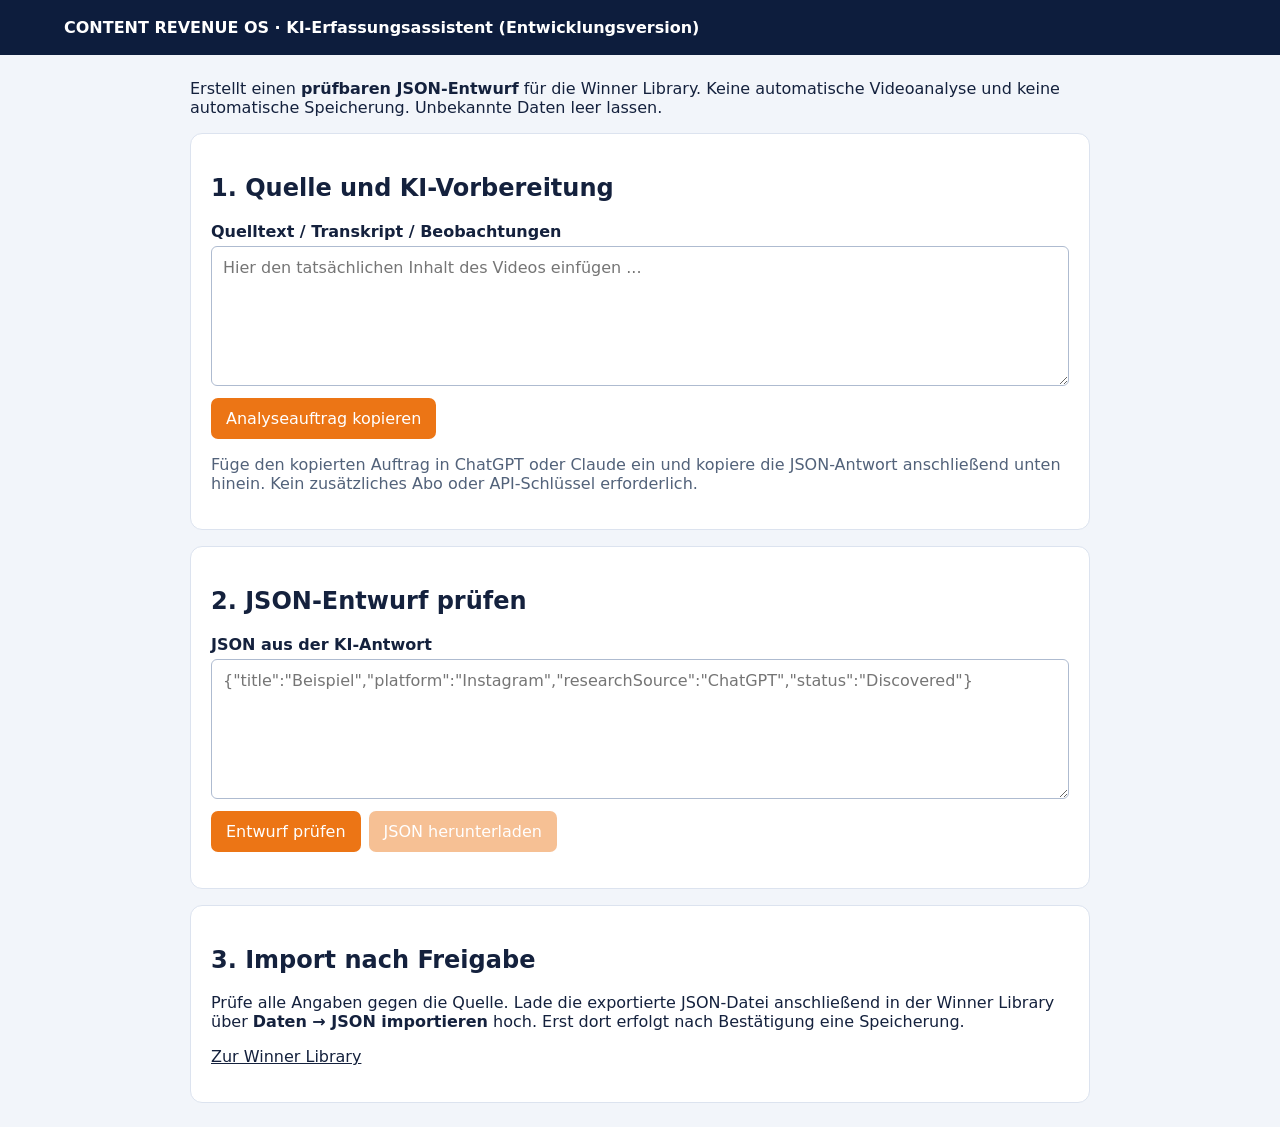
==== public/assistant.html @ c1017ad3 "feat: add isolated KI capture assistant preview and JSON export" ====
<!doctype html>
<html lang="de"><head><meta charset="utf-8"><meta name="viewport" content="width=device-width,initial-scale=1">
<title>KI-Erfassungsassistent – Vorschau</title>
<style>
body{font:16px system-ui,Arial,sans-serif;background:#f2f5fa;color:#14213d;margin:0}
header{background:#0d1d3d;color:white;padding:18px 5%}main{max-width:900px;margin:24px auto;padding:0 16px}
section{background:white;border:1px solid #dce3ef;border-radius:12px;padding:20px;margin:16px 0}
label{display:block;font-weight:650;margin:12px 0 5px}textarea,input{width:100%;box-sizing:border-box;padding:11px;border:1px solid #aebbd0;border-radius:6px;font:inherit}textarea{min-height:140px}
button{background:#ec7515;color:white;border:0;border-radius:7px;padding:11px 15px;font:inherit;cursor:pointer;margin:8px 8px 0 0}
button.secondary{background:#24385d}button:disabled{opacity:.45;cursor:not-allowed}
pre{white-space:pre-wrap;overflow-wrap:anywhere;background:#f4f6fa;padding:15px;border-radius:8px}
small,.hint{color:#52627a}.error{color:#a32020}.ok{color:#176039}a{color:inherit}
</style></head><body>
<header><strong>CONTENT REVENUE OS · KI-Erfassungsassistent (Entwicklungsversion)</strong></header>
<main><p>Erstellt einen <strong>prüfbaren JSON-Entwurf</strong> für die Winner Library. Keine automatische Videoanalyse und keine automatische Speicherung. Unbekannte Daten leer lassen.</p>
<section><h2>1. Quelle und KI-Vorbereitung</h2>
<label for="source">Quelltext / Transkript / Beobachtungen</label><textarea id="source" placeholder="Hier den tatsächlichen Inhalt des Videos einfügen ..."></textarea>
<button id="prompt" type="button">Analyseauftrag kopieren</button>
<p class="hint">Füge den kopierten Auftrag in ChatGPT oder Claude ein und kopiere die JSON-Antwort anschließend unten hinein. Kein zusätzliches Abo oder API-Schlüssel erforderlich.</p></section>
<section><h2>2. JSON-Entwurf prüfen</h2>
<label for="json">JSON aus der KI-Antwort</label><textarea id="json" spellcheck="false" placeholder='{"title":"Beispiel","platform":"Instagram","researchSource":"ChatGPT","status":"Discovered"}'></textarea>
<button id="check" type="button">Entwurf prüfen</button><button id="export" type="button" disabled>JSON herunterladen</button>
<p id="result" aria-live="polite"></p><pre id="preview" hidden></pre></section>
<section><h2>3. Import nach Freigabe</h2><p>Prüfe alle Angaben gegen die Quelle. Lade die exportierte JSON-Datei anschließend in der Winner Library über <strong>Daten → JSON importieren</strong> hoch. Erst dort erfolgt nach Bestätigung eine Speicherung.</p><p><a href="/">Zur Winner Library</a></p></section></main>
<script>
'use strict';
let schema=null, approved=null;
const $=id=>document.getElementById(id);
const result=$('result');
const invalidate=()=>{$('export').disabled=true;approved=null;$('preview').hidden=true};
$('json').addEventListener('input',invalidate);
async function loadSchema(){
 if(schema)return schema;
 const response=await fetch('/api/schema');
 if(!response.ok)throw Error('Schema konnte nicht geladen werden. Starte die Winner Library.');
 schema=await response.json();return schema;
}
$('prompt').addEventListener('click',async()=>{
 try{
 const s=await loadSchema();
 const allowed=s.fields.filter(f=>f.type!=='computed').map(f=>f.key+(f.options?' (Optionen: '+f.options.join(', ')+')':'')).join('\n');
 const prompt='Analysiere ausschließlich den folgenden Quelltext für meine Winner Library. Antworte mit genau einem JSON-Objekt ohne Markdown. Nutze nur belegte Informationen; erfinde keine Aufrufe, Follower, Verkäufe, Preise, Bewertungen oder URLs. Unbekannte Felder weglassen. Pflicht: title. Setze researchSource auf ChatGPT (bei ChatGPT) bzw. Claude Research (bei Claude), status auf Discovered. Verwende ausschließlich diese Feldnamen und bei Auswahlfeldern ausschließlich die angegebenen Optionen:\n'+allowed+'\n\nQUELLTEXT:\n'+$('source').value;
 if(!$('source').value.trim())throw Error('Bitte zuerst einen Quelltext eingeben.');
 await navigator.clipboard.writeText(prompt);result.className='ok';result.textContent='Analyseauftrag kopiert.';
 }catch(e){result.className='error';result.textContent=e.message;}
});
$('check').addEventListener('click',async()=>{
 invalidate();
 try{
 const s=await loadSchema();
 let data=JSON.parse($('json').value.trim());
 if(Array.isArray(data)||!data||typeof data!=='object')throw Error('Ein einzelnes JSON-Objekt erwartet.');
 const byKey=new Map(s.fields.filter(f=>f.type!=='computed').map(f=>[f.key,f]));
 const errors=[],clean={};
 for(const [key,value] of Object.entries(data)){
  const f=byKey.get(key);
  if(!f){errors.push('Unbekanntes Feld: '+key);continue;}
  if(value===null||value==='')continue;
  if(f.options&&!f.options.includes(value)){errors.push(key+': nicht erlaubte Auswahl');continue;}
  if(f.type==='url'&&(!/^https?:\/\//i.test(value)||typeof value!=='string')){errors.push(key+': gültige http(s)-URL erforderlich');continue;}
  if(['score','number','money'].includes(f.type)&&(!Number.isFinite(Number(value))||Number(value)<0||(f.type==='score'&&(Number(value)<1||Number(value)>10||!Number.isInteger(Number(value)))))){errors.push(key+': ungültige Zahl');continue;}
  if(f.type==='date'&&(!/^\d{4}-\d{2}-\d{2}$/.test(value)||Number.isNaN(Date.parse(value)))){errors.push(key+': Datum JJJJ-MM-TT erforderlich');continue;}
  if(!['score','number','money'].includes(f.type)&&typeof value!=='string'){errors.push(key+': Text erwartet');continue;}
  clean[key]=['score','number','money'].includes(f.type)?Number(value):value;
 }
 if(!clean.title||typeof clean.title!=='string'||!clean.title.trim())errors.push('Titel fehlt.');
 if(errors.length)throw Error(errors.join(' | '));
 if(!clean.status)clean.status='Discovered';
 if(!clean.researchSource)clean.researchSource='Manual';
 approved=clean;$('export').disabled=false;$('preview').hidden=false;
 $('preview').textContent=JSON.stringify(clean,null,2);
 result.className='ok';result.textContent='Strukturprüfung bestanden. Inhaltliche Richtigkeit bitte selbst kontrollieren.';
 }catch(e){result.className='error';result.textContent=e.message;}
});
$('export').addEventListener('click',()=>{
 if(!approved)return;
 const blob=new Blob([JSON.stringify([approved],null,2)],{type:'application/json'});
 const url=URL.createObjectURL(blob);const a=document.createElement('a');a.href=url;a.download='winner-entwurf.json';a.click();setTimeout(()=>URL.revokeObjectURL(url),1000);
});
</script></body></html>
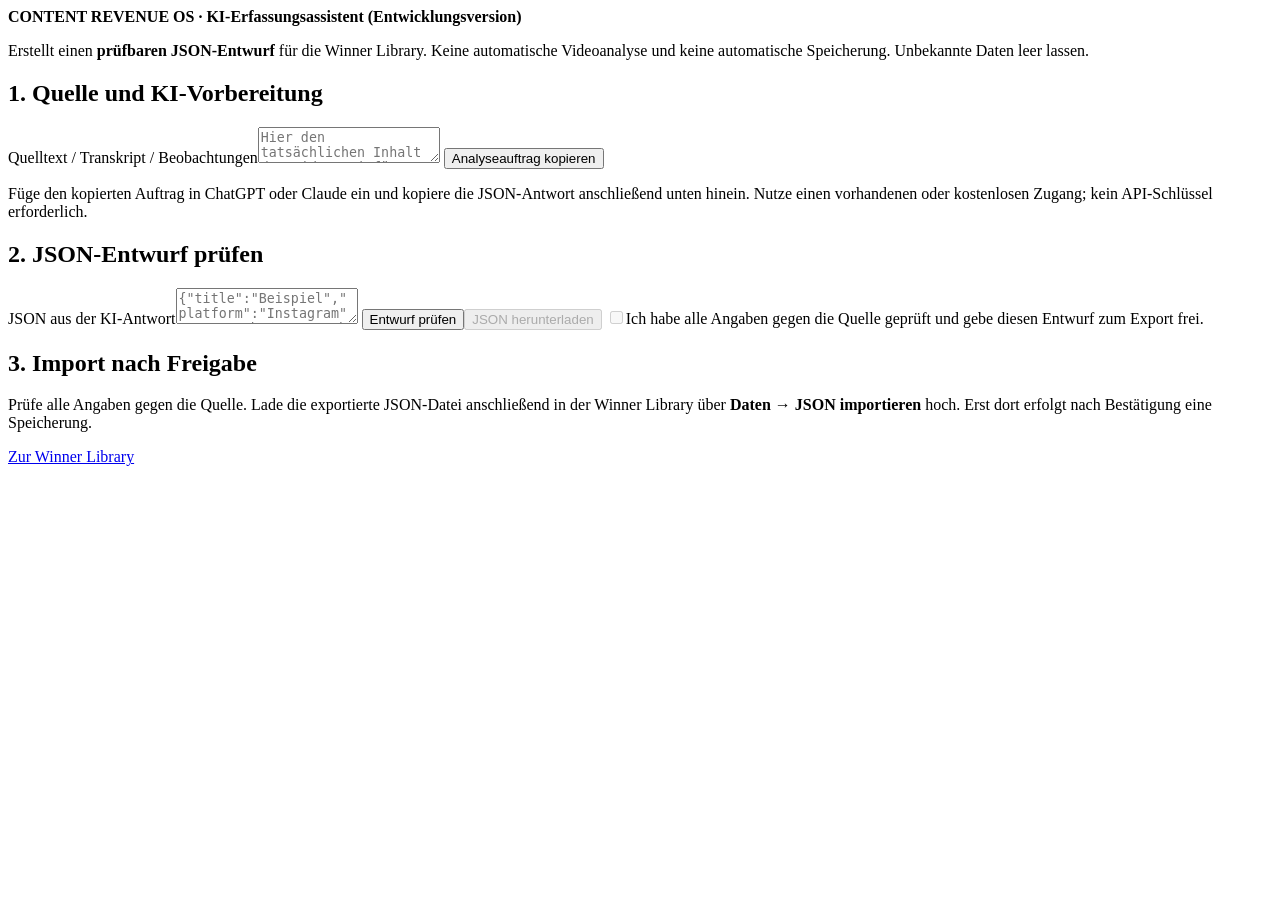
==== commit 5905a2ff: "fix: validate assistant drafts and require explicit import approval" ====
--- a/public/assistant.html
+++ b/public/assistant.html
@@ -1,80 +1,19 @@
 <!doctype html>
 <html lang="de"><head><meta charset="utf-8"><meta name="viewport" content="width=device-width,initial-scale=1">
 <title>KI-Erfassungsassistent – Vorschau</title>
-<style>
-body{font:16px system-ui,Arial,sans-serif;background:#f2f5fa;color:#14213d;margin:0}
-header{background:#0d1d3d;color:white;padding:18px 5%}main{max-width:900px;margin:24px auto;padding:0 16px}
-section{background:white;border:1px solid #dce3ef;border-radius:12px;padding:20px;margin:16px 0}
-label{display:block;font-weight:650;margin:12px 0 5px}textarea,input{width:100%;box-sizing:border-box;padding:11px;border:1px solid #aebbd0;border-radius:6px;font:inherit}textarea{min-height:140px}
-button{background:#ec7515;color:white;border:0;border-radius:7px;padding:11px 15px;font:inherit;cursor:pointer;margin:8px 8px 0 0}
-button.secondary{background:#24385d}button:disabled{opacity:.45;cursor:not-allowed}
-pre{white-space:pre-wrap;overflow-wrap:anywhere;background:#f4f6fa;padding:15px;border-radius:8px}
-small,.hint{color:#52627a}.error{color:#a32020}.ok{color:#176039}a{color:inherit}
-</style></head><body>
+<link rel="stylesheet" href="/assistant.css"></head><body>
 <header><strong>CONTENT REVENUE OS · KI-Erfassungsassistent (Entwicklungsversion)</strong></header>
 <main><p>Erstellt einen <strong>prüfbaren JSON-Entwurf</strong> für die Winner Library. Keine automatische Videoanalyse und keine automatische Speicherung. Unbekannte Daten leer lassen.</p>
 <section><h2>1. Quelle und KI-Vorbereitung</h2>
 <label for="source">Quelltext / Transkript / Beobachtungen</label><textarea id="source" placeholder="Hier den tatsächlichen Inhalt des Videos einfügen ..."></textarea>
 <button id="prompt" type="button">Analyseauftrag kopieren</button>
-<p class="hint">Füge den kopierten Auftrag in ChatGPT oder Claude ein und kopiere die JSON-Antwort anschließend unten hinein. Kein zusätzliches Abo oder API-Schlüssel erforderlich.</p></section>
+<p class="hint">Füge den kopierten Auftrag in ChatGPT oder Claude ein und kopiere die JSON-Antwort anschließend unten hinein. Nutze einen vorhandenen oder kostenlosen Zugang; kein API-Schlüssel erforderlich.</p></section>
 <section><h2>2. JSON-Entwurf prüfen</h2>
 <label for="json">JSON aus der KI-Antwort</label><textarea id="json" spellcheck="false" placeholder='{"title":"Beispiel","platform":"Instagram","researchSource":"ChatGPT","status":"Discovered"}'></textarea>
 <button id="check" type="button">Entwurf prüfen</button><button id="export" type="button" disabled>JSON herunterladen</button>
+<label class="approval"><input id="approval" type="checkbox" disabled>Ich habe alle Angaben gegen die Quelle geprüft und gebe diesen Entwurf zum Export frei.</label>
 <p id="result" aria-live="polite"></p><pre id="preview" hidden></pre></section>
 <section><h2>3. Import nach Freigabe</h2><p>Prüfe alle Angaben gegen die Quelle. Lade die exportierte JSON-Datei anschließend in der Winner Library über <strong>Daten → JSON importieren</strong> hoch. Erst dort erfolgt nach Bestätigung eine Speicherung.</p><p><a href="/">Zur Winner Library</a></p></section></main>
-<script>
-'use strict';
-let schema=null, approved=null;
-const $=id=>document.getElementById(id);
-const result=$('result');
-const invalidate=()=>{$('export').disabled=true;approved=null;$('preview').hidden=true};
-$('json').addEventListener('input',invalidate);
-async function loadSchema(){
- if(schema)return schema;
- const response=await fetch('/api/schema');
- if(!response.ok)throw Error('Schema konnte nicht geladen werden. Starte die Winner Library.');
- schema=await response.json();return schema;
-}
-$('prompt').addEventListener('click',async()=>{
- try{
- const s=await loadSchema();
- const allowed=s.fields.filter(f=>f.type!=='computed').map(f=>f.key+(f.options?' (Optionen: '+f.options.join(', ')+')':'')).join('\n');
- const prompt='Analysiere ausschließlich den folgenden Quelltext für meine Winner Library. Antworte mit genau einem JSON-Objekt ohne Markdown. Nutze nur belegte Informationen; erfinde keine Aufrufe, Follower, Verkäufe, Preise, Bewertungen oder URLs. Unbekannte Felder weglassen. Pflicht: title. Setze researchSource auf ChatGPT (bei ChatGPT) bzw. Claude Research (bei Claude), status auf Discovered. Verwende ausschließlich diese Feldnamen und bei Auswahlfeldern ausschließlich die angegebenen Optionen:\n'+allowed+'\n\nQUELLTEXT:\n'+$('source').value;
- if(!$('source').value.trim())throw Error('Bitte zuerst einen Quelltext eingeben.');
- await navigator.clipboard.writeText(prompt);result.className='ok';result.textContent='Analyseauftrag kopiert.';
- }catch(e){result.className='error';result.textContent=e.message;}
-});
-$('check').addEventListener('click',async()=>{
- invalidate();
- try{
- const s=await loadSchema();
- let data=JSON.parse($('json').value.trim());
- if(Array.isArray(data)||!data||typeof data!=='object')throw Error('Ein einzelnes JSON-Objekt erwartet.');
- const byKey=new Map(s.fields.filter(f=>f.type!=='computed').map(f=>[f.key,f]));
- const errors=[],clean={};
- for(const [key,value] of Object.entries(data)){
-  const f=byKey.get(key);
-  if(!f){errors.push('Unbekanntes Feld: '+key);continue;}
-  if(value===null||value==='')continue;
-  if(f.options&&!f.options.includes(value)){errors.push(key+': nicht erlaubte Auswahl');continue;}
-  if(f.type==='url'&&(!/^https?:\/\//i.test(value)||typeof value!=='string')){errors.push(key+': gültige http(s)-URL erforderlich');continue;}
-  if(['score','number','money'].includes(f.type)&&(!Number.isFinite(Number(value))||Number(value)<0||(f.type==='score'&&(Number(value)<1||Number(value)>10||!Number.isInteger(Number(value)))))){errors.push(key+': ungültige Zahl');continue;}
-  if(f.type==='date'&&(!/^\d{4}-\d{2}-\d{2}$/.test(value)||Number.isNaN(Date.parse(value)))){errors.push(key+': Datum JJJJ-MM-TT erforderlich');continue;}
-  if(!['score','number','money'].includes(f.type)&&typeof value!=='string'){errors.push(key+': Text erwartet');continue;}
-  clean[key]=['score','number','money'].includes(f.type)?Number(value):value;
- }
- if(!clean.title||typeof clean.title!=='string'||!clean.title.trim())errors.push('Titel fehlt.');
- if(errors.length)throw Error(errors.join(' | '));
- if(!clean.status)clean.status='Discovered';
- if(!clean.researchSource)clean.researchSource='Manual';
- approved=clean;$('export').disabled=false;$('preview').hidden=false;
- $('preview').textContent=JSON.stringify(clean,null,2);
- result.className='ok';result.textContent='Strukturprüfung bestanden. Inhaltliche Richtigkeit bitte selbst kontrollieren.';
- }catch(e){result.className='error';result.textContent=e.message;}
-});
-$('export').addEventListener('click',()=>{
- if(!approved)return;
- const blob=new Blob([JSON.stringify([approved],null,2)],{type:'application/json'});
- const url=URL.createObjectURL(blob);const a=document.createElement('a');a.href=url;a.download='winner-entwurf.json';a.click();setTimeout(()=>URL.revokeObjectURL(url),1000);
-});
-</script></body></html>+<script src="/assistant-validation.js" defer></script>
+<script src="/assistant.js" defer></script>
+</body></html>
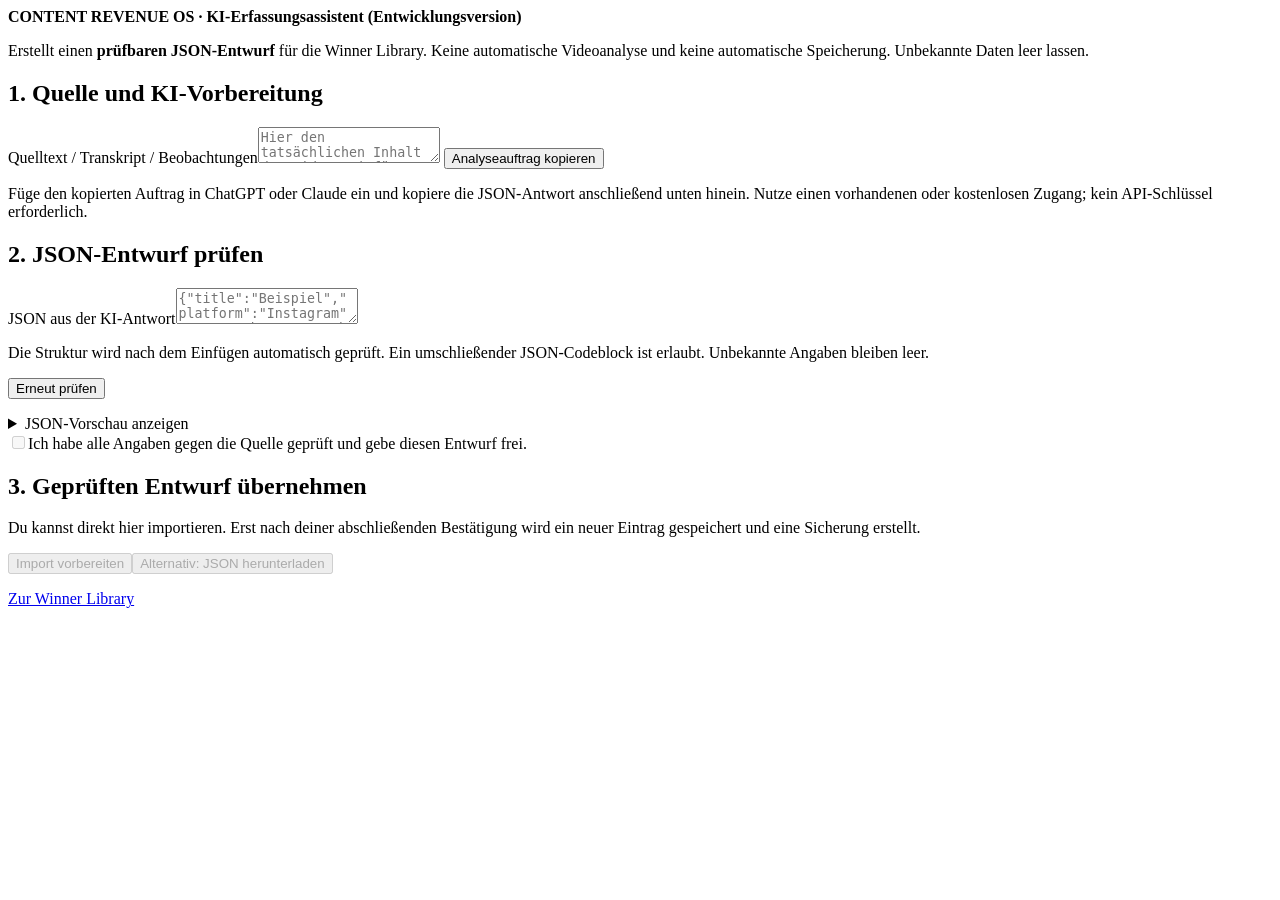
==== commit 69644892: "feat: simplify approved assistant imports with German guidance" ====
--- a/public/assistant.html
+++ b/public/assistant.html
@@ -1,19 +1,26 @@
 <!doctype html>
 <html lang="de"><head><meta charset="utf-8"><meta name="viewport" content="width=device-width,initial-scale=1">
 <title>KI-Erfassungsassistent – Vorschau</title>
+<link rel="icon" href="data:,">
 <link rel="stylesheet" href="/assistant.css"></head><body>
 <header><strong>CONTENT REVENUE OS · KI-Erfassungsassistent (Entwicklungsversion)</strong></header>
 <main><p>Erstellt einen <strong>prüfbaren JSON-Entwurf</strong> für die Winner Library. Keine automatische Videoanalyse und keine automatische Speicherung. Unbekannte Daten leer lassen.</p>
 <section><h2>1. Quelle und KI-Vorbereitung</h2>
 <label for="source">Quelltext / Transkript / Beobachtungen</label><textarea id="source" placeholder="Hier den tatsächlichen Inhalt des Videos einfügen ..."></textarea>
 <button id="prompt" type="button">Analyseauftrag kopieren</button>
+<div id="prompt-fallback" hidden><label for="prompt-text">Analyseauftrag zum manuellen Kopieren</label><textarea id="prompt-text" readonly></textarea><p class="hint">Falls die Zwischenablage gesperrt ist: Text markieren und mit Strg+C kopieren.</p></div>
 <p class="hint">Füge den kopierten Auftrag in ChatGPT oder Claude ein und kopiere die JSON-Antwort anschließend unten hinein. Nutze einen vorhandenen oder kostenlosen Zugang; kein API-Schlüssel erforderlich.</p></section>
 <section><h2>2. JSON-Entwurf prüfen</h2>
 <label for="json">JSON aus der KI-Antwort</label><textarea id="json" spellcheck="false" placeholder='{"title":"Beispiel","platform":"Instagram","researchSource":"ChatGPT","status":"Discovered"}'></textarea>
-<button id="check" type="button">Entwurf prüfen</button><button id="export" type="button" disabled>JSON herunterladen</button>
-<label class="approval"><input id="approval" type="checkbox" disabled>Ich habe alle Angaben gegen die Quelle geprüft und gebe diesen Entwurf zum Export frei.</label>
-<p id="result" aria-live="polite"></p><pre id="preview" hidden></pre></section>
-<section><h2>3. Import nach Freigabe</h2><p>Prüfe alle Angaben gegen die Quelle. Lade die exportierte JSON-Datei anschließend in der Winner Library über <strong>Daten → JSON importieren</strong> hoch. Erst dort erfolgt nach Bestätigung eine Speicherung.</p><p><a href="/">Zur Winner Library</a></p></section></main>
+<p class="hint">Die Struktur wird nach dem Einfügen automatisch geprüft. Ein umschließender JSON-Codeblock ist erlaubt. Unbekannte Angaben bleiben leer.</p>
+<button id="check" type="button">Erneut prüfen</button>
+<p id="result" aria-live="polite"></p><div id="field-preview" hidden></div><details><summary>JSON-Vorschau anzeigen</summary><pre id="preview" hidden></pre></details>
+<label class="approval"><input id="approval" type="checkbox" disabled>Ich habe alle Angaben gegen die Quelle geprüft und gebe diesen Entwurf frei.</label></section>
+<section><h2>3. Geprüften Entwurf übernehmen</h2><p>Du kannst direkt hier importieren. Erst nach deiner abschließenden Bestätigung wird ein neuer Eintrag gespeichert und eine Sicherung erstellt.</p>
+<button id="import" type="button" disabled>Import vorbereiten</button><button id="export" class="secondary" type="button" disabled>Alternativ: JSON herunterladen</button>
+<p id="import-result" aria-live="polite"></p><p><a href="/">Zur Winner Library</a></p></section></main>
+<dialog id="import-dialog" aria-labelledby="import-title"><h2 id="import-title">Diesen Entwurf jetzt importieren?</h2><p id="import-summary"></p><p>Es wird genau ein neuer Eintrag angelegt. Vorhandene Einträge werden nicht überschrieben. Vorher wird eine Sicherung erstellt.</p><button id="import-cancel" class="secondary" type="button">Abbrechen</button><button id="import-confirm" type="button">Jetzt ausdrücklich importieren</button></dialog>
+<script src="/ui-helpers.js" defer></script>
 <script src="/assistant-validation.js" defer></script>
 <script src="/assistant.js" defer></script>
 </body></html>
